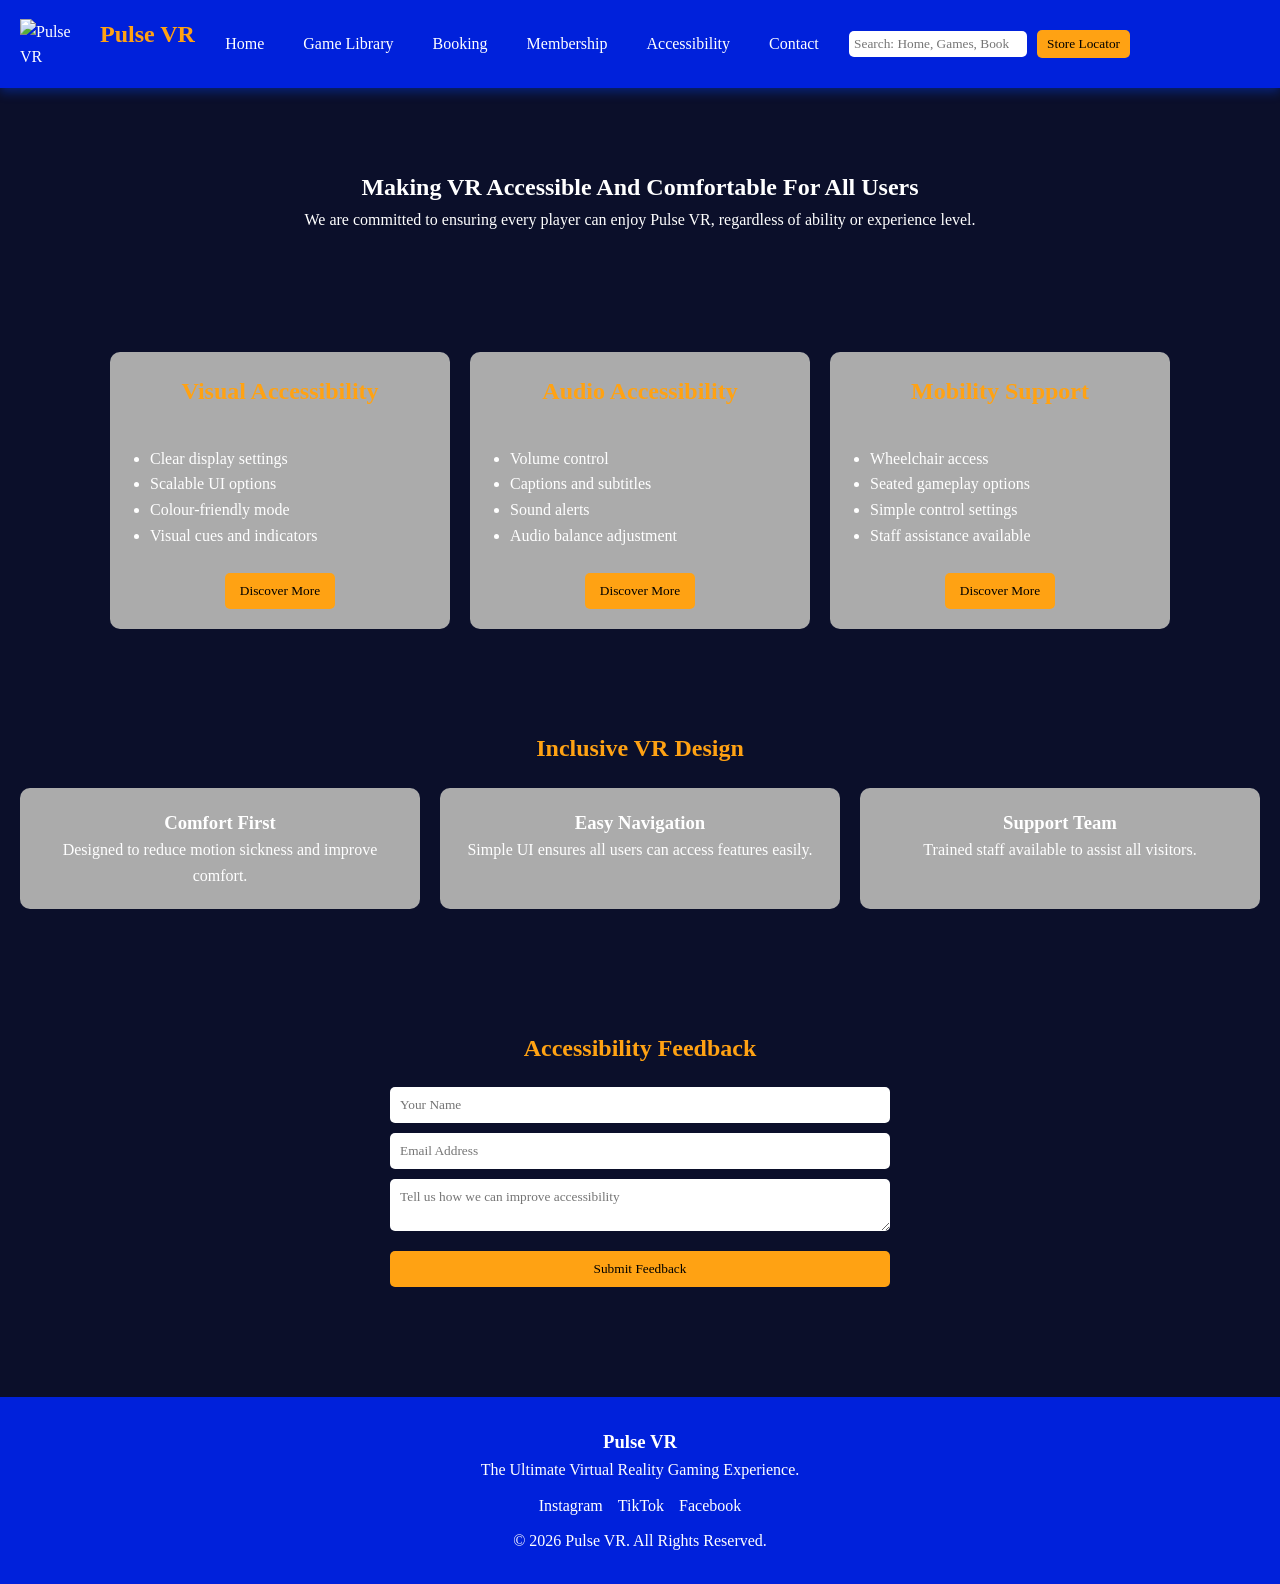
==== accessibility.html @ 431038a7 "Add files via upload" ====
<!DOCTYPE html>
<html lang="en">
<head>
<meta charset="UTF-8">
<meta name="viewport" content="width=device-width, initial-scale=1.0">
<title>Pulse VR | Accessibility</title>
<link rel="stylesheet" href="style.css">
</head>
<body>
<header>
<nav class="navbar">
<div class="logo">
<img src="Images/logo.png" alt="Pulse VR">
<h2>Pulse VR</h2>
</div>
<ul class="nav-links">
<li><a href="index.html">Home</a></li>
<li><a href="gamelibrary.html">Game Library</a></li>
<li><a href="booking.html">Booking</a></li>
<li><a href="membership.html">Membership</a></li>
<li><a href="accessibility.html">Accessibility</a></li>
<li><a href="contact.html">Contact</a></li>
</ul>
<div class="nav-right">
<input type="search" id="searchInput"
placeholder="Search: Home, Games, Booking...">
<button class="locator-btn">Store Locator</button>
<iframe scrolling="no" frameborder="no" clocktype="html5" style="overflow:hidden;border:0;margin:0;padding:0;width:120px;height:40px;"src="https://www.clocklink.com/html5embed.php?clock=004&timezone=UnitedKingdom_London&color=black&size=120&Title=&Message=&Target=&From=2026,1,1,0,0,0&Color=black"></iframe>
</div>
<div class="hamburger" id="hamburger">
   ☰
</div>
</nav>
</header>
<section class="page-hero">
<h1>Making VR Accessible And Comfortable For All Users</h1>
<p>
           We are committed to ensuring every player can enjoy Pulse VR,
           regardless of ability or experience level.
</p>
</section>
<section class="accessibility-grid">
<div class="accessibility-card">
<h2>Visual Accessibility</h2>
<ul>
<li>Clear display settings</li>
<li>Scalable UI options</li>
<li>Colour-friendly mode</li>
<li>Visual cues and indicators</li>
</ul>
<button onclick="toggleMore('visual-more')" class="btn-primary">
     Discover More
</button>
<div id="visual-more" class="more-box">
<p>We optimise visuals for clarity, comfort, and reduced eye strain in VR environments.</p>
</div>
</div>
<div class="accessibility-card">
<h2>Audio Accessibility</h2>
<ul>
<li>Volume control</li>
<li>Captions and subtitles</li>
<li>Sound alerts</li>
<li>Audio balance adjustment</li>
</ul>
<button onclick="toggleMore('audio-more')" class="btn-primary">
     Discover More
</button>
<div id="audio-more" class="more-box">
<p>Adaptive audio settings ensure clear sound balance and subtitle support for all users.</p>
</div>
</div>
<div class="accessibility-card">
<h2>Mobility Support</h2>
<ul>
<li>Wheelchair access</li>
<li>Seated gameplay options</li>
<li>Simple control settings</li>
<li>Staff assistance available</li>
</ul>
<button onclick="toggleMore('mobility-more')" class="btn-primary">
     Discover More
</button>
<div id="mobility-more" class="more-box">
<p>Designed for full accessibility including seated mode, assisted play, and simplified controls.</p>
</div>
</div>
</section>
<section class="features">
<h2>Inclusive VR Design</h2>
<div class="feature-grid">
<div class="feature-card">
<h3>Comfort First</h3>
<p>Designed to reduce motion sickness and improve comfort.</p>
</div>
<div class="feature-card">
<h3>Easy Navigation</h3>
<p>Simple UI ensures all users can access features easily.</p>
</div>
<div class="feature-card">
<h3>Support Team</h3>
<p>Trained staff available to assist all visitors.</p>
</div>
</div>
</section>
<section class="feedback">
<h2>Accessibility Feedback</h2>
<form id="accessibilityForm">
<input type="text" placeholder="Your Name" required>
<input type="email" placeholder="Email Address" required>
<textarea placeholder="Tell us how we can improve accessibility" required></textarea>
<button type="submit" class="btn-primary">Submit Feedback</button>
</form>
<p id="formMessage" style="margin-top:10px; color:#FFA213;"></p>
</section>
<footer>
<div class="footer-content">
<h3>Pulse VR</h3>
<p>The Ultimate Virtual Reality Gaming Experience.</p>
<div class="footer-links">
<a href="#">Instagram</a>
<a href="#">TikTok</a>
<a href="#">Facebook</a>
</div>
<p>© 2026 Pulse VR. All Rights Reserved.</p>
</div>
</footer>
<script src="script.js"></script>
<div id="modal" class="modal">
<div class="modal-content">
<span id="closeModal">&times;</span>
<h2>VR Trailer</h2>
<p>Gameplay preview coming soon...</p>
</div>
</div>
<script>
document.addEventListener("submit", function(e) {
   e.preventDefault();
   const form = e.target;
   const msg = document.getElementById("formMessage");
   if (form.id === "contactForm") {
       msg.innerText = "Thank you for contacting Pulse VR. We will get back to you soon.";
       msg.style.color = "#FFA213";
       form.reset();
   }
   if (form.id === "accessibilityForm") {
       msg.innerText = "Thank you for your accessibility feedback. Your comments help us improve the experience for all visitors.";
       msg.style.color = "#FFA213";
       form.reset();
   }
});
</script>
</body>
</html>
---- style.css ----
* {
 margin: 0;
 padding: 0;
 box-sizing: border-box;
 font-family: Montserrat, Roboto;
 transition: all 0.3s ease;
}
body {
   background: #0b0f2a;
   color: white;
   line-height: 1.6;
}
.navbar {
   display: flex;
   justify-content: space-between;
   align-items: center;
   background: #0021DB;
   padding: 15px 20px;
   position: sticky;
   top: 0;
   z-index: 1000;
}
.logo {
   display: flex;
   align-items: center;
   gap: 10px;
}
.logo img {
   width: 70px;
   height: auto;
}
.logo h2 {
   color: #FFA213;
}
.nav-links {
   list-style: none;
   display: flex;
   gap: 15px;
}
.nav-links li a {
   color: white;
   text-decoration: none;
   padding: 8px 12px;
   transition: 0.3s;
}
.nav-links li a:hover {
   background: #FFA213;
   color: black;
   border-radius: 20px;
}
.nav-right {
   display: flex;
   gap: 10px;
   align-items: center;
}
.nav-right input {
   padding: 5px;
   border-radius: 5px;
   border: none;
}
.locator-btn {
   background: #FFA213;
   border: none;
   padding: 6px 10px;
   cursor: pointer;
   border-radius: 5px;
}
.locator-btn:hover {
   background: #B72818;
   color: white;
}
.hero {
   background: linear-gradient(#0021DB);
   padding: 120px 20px;
   text-align: center;
}
.hero h1 {
   font-size: 3rem;
   color: #FFA213;
   margin-bottom: 40px;
}
.hero p {
   max-width: 700px;
   margin: auto;
   margin-bottom: 30px;
}
.btn-primary {
   background: #FFA213;
   color: black;
   padding: 10px 15px;
   border: none;
   border-radius: 5px;
   cursor: pointer;
   text-decoration: none;
   transition: 0.3s;
}
.btn-primary:hover {
   background: #B72818;
   color: white;
}
.btn-secondary {
   background: transparent;
   border: 2px solid #FFA213;
   color: white;
   padding: 10px 15px;
   border-radius: 5px;
   cursor: pointer;
   transition: 0.3s;
}
.btn-secondary:hover {
   background: #FFA213;
   color: black;
}
section {
   padding: 60px 20px;
   text-align: center;
}
h2 {
   color: #FFA213;
   margin-bottom: 20px;
}
.feature-grid,
.games-grid,
.membership-grid,
.pricing-grid,
.accessibility-grid {
   display: grid;
   grid-template-columns: repeat(auto-fit, minmax(250px, 1fr));
   gap: 20px;
}
.feature-card,
.game-card,
.membership-card,
.pricing-card,
.accessibility-card {
   background: #ABABAB;
   padding: 20px;
   border-radius: 10px;
   transition: 0.3s;
}
.feature-card:hover,
.game-card:hover,
.membership-card:hover,
.pricing-card:hover,
.accessibility-card:hover {
   transform: translateY(-5px);
   background: #ABABAB;
}
.tag {
   display: inline-block;
   padding: 5px 10px;
   border-radius: 5px;
   margin-bottom: 10px;
   font-size: 12px;
}
.new-tag {
   background: #0021DB;
}
.best-tag {
   background: #B72818;
}
.family-tag {
   background: #FFA213;
   color: black;
}
form {
   display: flex;
   flex-direction: column;
   gap: 10px;
   max-width: 500px;
   margin: auto;
}
input, textarea, select {
   padding: 10px;
   border-radius: 5px;
   border: none;
}
footer {
   background: #0021DB;
   text-align: center;
   padding: 30px 20px;
   margin-top: 40px;
}
.footer-links {
   display: flex;
   justify-content: center;
   gap: 15px;
   margin: 10px 0;
}
.footer-links a {
   color: white;
   text-decoration: none;
}
.footer-links a:hover {
   color: #FFA213;
}
@media (max-width: 768px) {
   .navbar {
       flex-direction: column;
       gap: 10px;
   }
   .nav-links {
       flex-wrap: wrap;
       justify-content: center;
   }
   .hero h1 {
       font-size: 2rem;
   }
}
* {
   transition: all 0.3s ease;
}
.game-card:hover,
.feature-card:hover,
.membership-card:hover,
.accessibility-card:hover {
   box-shadow: 0 0 20px rgba(3, 3, 183, 0.4);
}
button,
.btn-primary,
.btn-secondary {
   transition: 0.3s ease;
}
.navbar {
   box-shadow: 0 4px 10px rgba(4, 66, 237, 0.4);
}
.hero h1 {
   text-shadow: 0 0 10px rgba(255, 208, 19, 0.442);
}
.page-hero {
   background: linear-gradient(#0021DB);
   padding: 80px 20px;
   text-align: center;
}
input:focus,
textarea:focus,
select:focus {
   outline: none;
   border: 2px solid #FFA213;
   box-shadow: 0 0 10px rgba(255, 162, 19, 0.5);
}
.tag {
   animation: fadeIn 0.5s ease;
}
@keyframes fadeIn {
   from {
       opacity: 0;
       transform: translateY(10px);
   }
   to {
       opacity: 1;
       transform: translateY(0);
   }
}
.footer-links a {
   transition: 0.3s;
}
.footer-links a:hover {
   transform: translateY(-3px);
}
.hamburger {
   display: none;
   font-size: 28px;
   cursor: pointer;
   color: black;
}
@media (max-width: 768px) {
   .nav-links {
       display: none;
       flex-direction: column;
       background: #0021DB;
       position: absolute;
       top: 70px;
       left: 0;
       width: 100%;
       padding: 20px;
   }
   .nav-links.active {
       display: flex;
   }
   .hamburger {
       display: block;
   }
   .nav-right {
       flex-direction: column;
   }
}
.modal {
   display: none;
   position: fixed;
   top: 0;
   left: 0;
   width: 100%;
   height: 100%;
   background: rgba(0, 0, 0, 0.8);
   justify-content: center;
   align-items: center;
}
.modal-content {
   background: #ABABAB;
   padding: 30px;
   border-radius: 10px;
   text-align: center;
}
#closeModal {
   float: right;
   cursor: pointer;
   font-size: 20px;
}
.game-image img {

    width: 100%;

    height: 180px;

    object-fit: cover;

    border-radius: 10px;

}
.nav-right {

    display: flex;

    align-items: center;

    gap: 10px;

    justify-content: flex-end;

    flex-wrap: nowrap;

}
.nav-right iframe {
   display: block;
   margin: 0;
   padding: 0;
}
.membership-card ul {
 margin-bottom: 15px;
}
.membership-card .btn-primary,
.membership-card a.btn-primary {
 display: inline-block;
 margin-top: 15px;
}
.accessibility-grid {
 display: grid;
 grid-template-columns: repeat(3, 1fr);
 gap: 20px;
 max-width: 1100px;
 margin: 0 auto;
 padding: 40px 20px;
}
.accessibility-card {
 background: #ABABAB;
 padding: 20px;
 border-radius: 10px;
 text-align: center;
 display: flex;
 flex-direction: column;
}
.accessibility-card ul {
 text-align: left;
 margin: 15px 0;
 padding-left: 20px;
}
.more-box {
 display: none;
 margin-top: 10px;
 padding: 12px;
 background: #0b0f2a;
 border-left: 4px solid #FFA213;
 border-radius: 8px;
 text-align: left;
}
.accessibility-card button {
 width: auto;
 align-self: center;
 margin-top: 10px;
}
@media (max-width: 900px) {
 .accessibility-grid {
   grid-template-columns: 1fr;
 }
}
.membership-card {
 max-width: 400px;
 width: 100%;
 margin: 0 auto;
 padding: 15px;
}
.game-card {
   display: flex;
   flex-direction: column;
}
.game-card p {
   margin-bottom: 15px;
}
.game-buttons {
   margin-top: auto;
}
.game-card .tag {
   align-self: center;
}
.tag {
   display: inline-block !important;
   padding: 4px 10px;
   font-size: 12px;
   border-radius: 6px;
   white-space: nowrap;
}
.location-box p {
   margin-bottom: 15px;
}
.btn-primary {
   margin-top: 10px;
   display: inline-block;
}
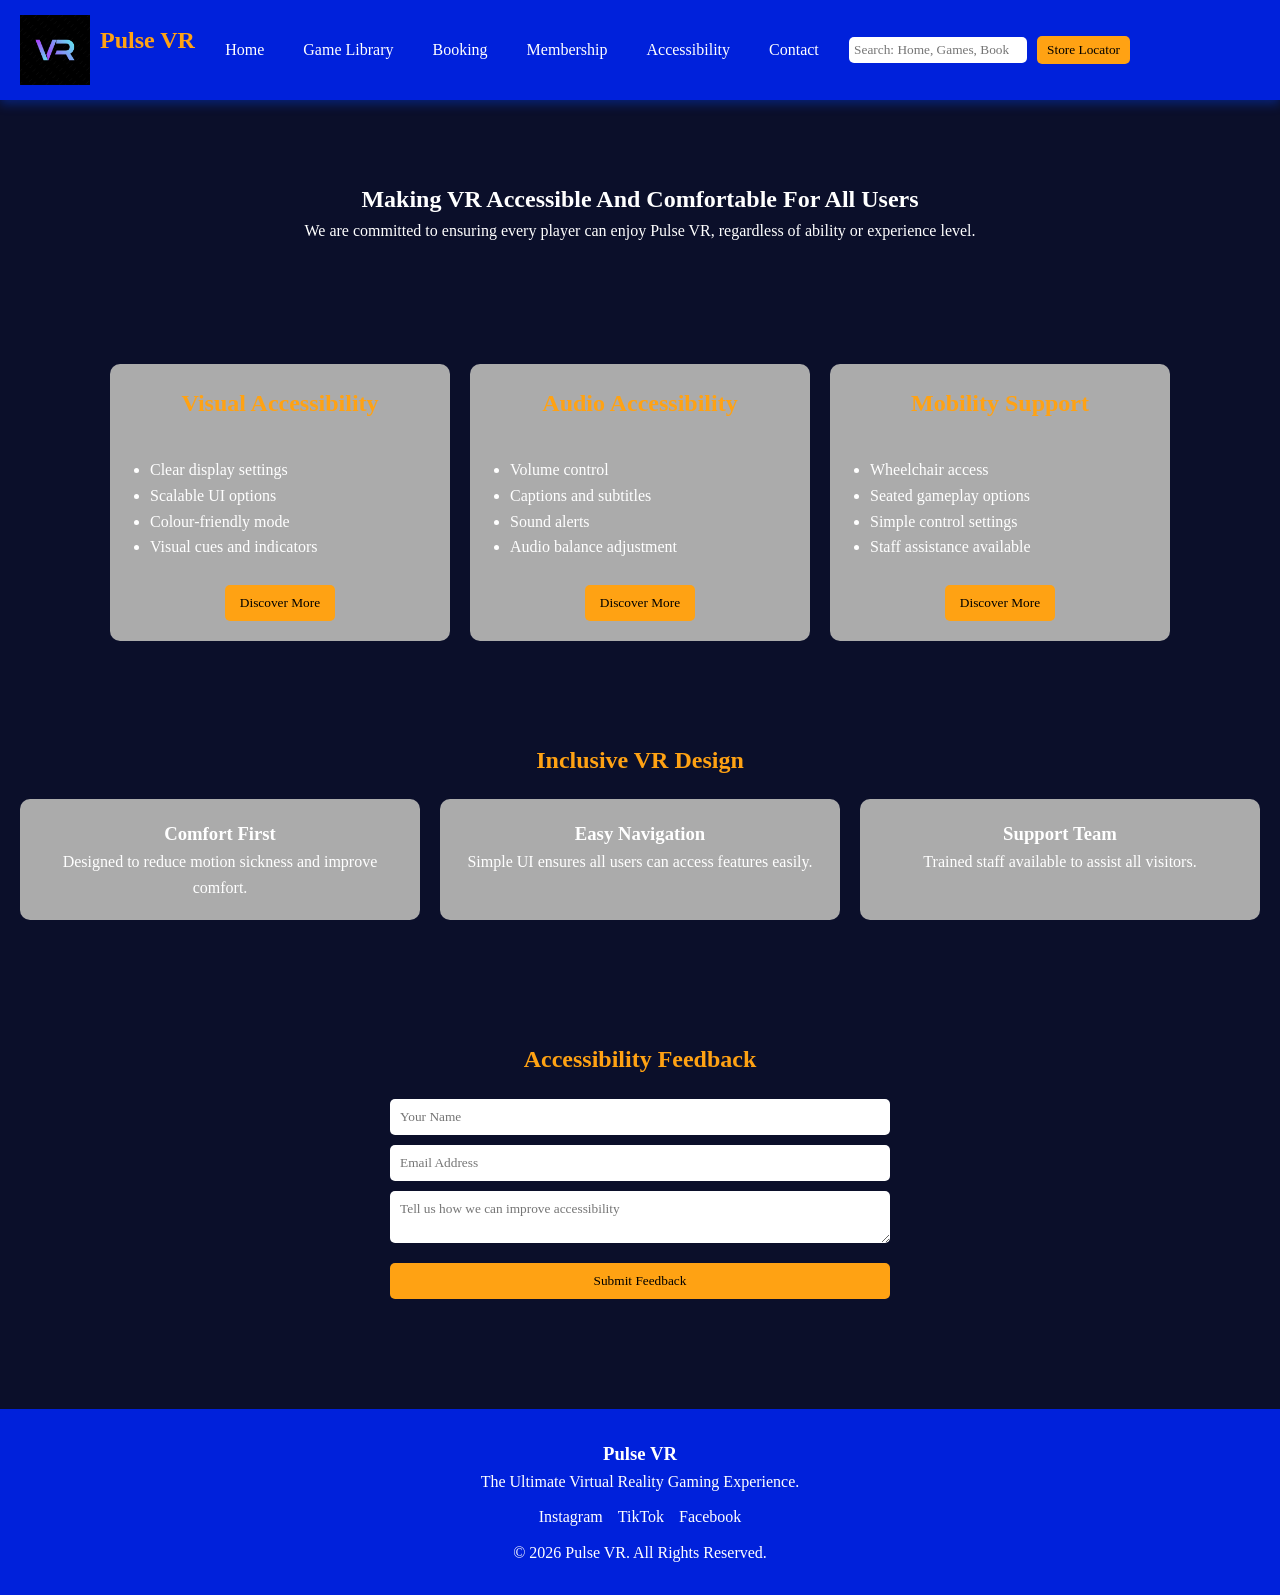
==== commit f68fa2a9: "Add files via upload" ====
--- a/accessibility.html
+++ b/accessibility.html
@@ -10,7 +10,7 @@
 <header>
 <nav class="navbar">
 <div class="logo">
-<img src="Images/logo.png" alt="Pulse VR">
+<img src="./images/logo.png" alt="Pulse VR">
 <h2>Pulse VR</h2>
 </div>
 <ul class="nav-links">
